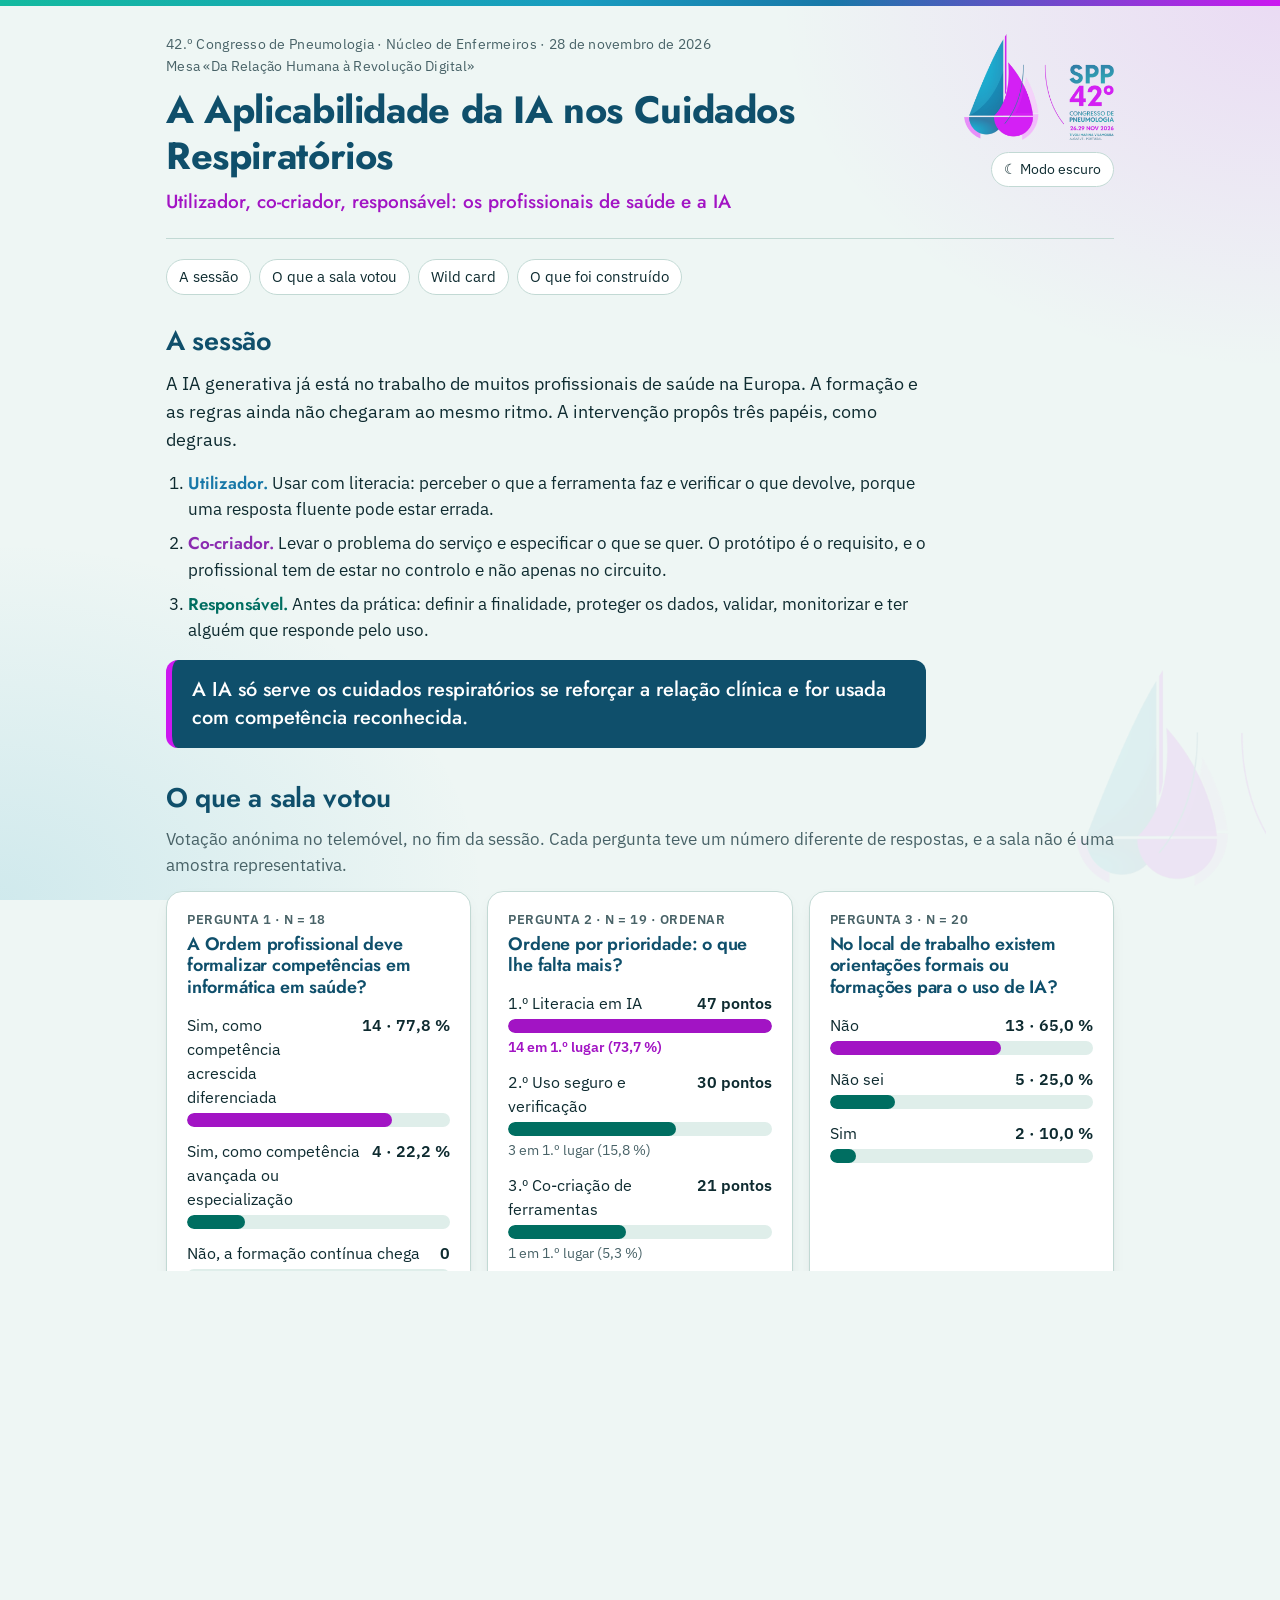
==== spp26/resultados/index.html @ 30503f80 "feat(spp26): página de resultados da sessão e protótipo DPOC (Wild card) spp26/resultados/ com a ide" ====
<!doctype html>
<html lang="pt-PT">
<head>
<meta charset="utf-8">
<meta name="viewport" content="width=device-width, initial-scale=1, viewport-fit=cover">
<meta http-equiv="Content-Security-Policy" content="default-src 'none'; script-src 'self'; style-src 'self'; font-src 'self'; img-src 'self' data:; connect-src 'none'; base-uri 'none'; form-action 'none'">
<meta name="referrer" content="no-referrer">
<meta name="description" content="Resultados da sessão «A Aplicabilidade da IA nos Cuidados Respiratórios» (42.º Congresso de Pneumologia, Núcleo de Enfermeiros, 28/11/2026): votações da sala, ideias Wild card e o protótipo construído a partir delas.">
<meta property="og:type" content="website">
<meta property="og:locale" content="pt_PT">
<meta property="og:title" content="A Aplicabilidade da IA nos Cuidados Respiratórios · resultados da sessão">
<meta property="og:description" content="O que a sala votou, as 13 ideias Wild card e o protótipo de monitorização DPOC construído com IA generativa a partir delas.">
<meta property="og:image" content="https://hasp7.github.io/votar/spp26/resultados/og.png">
<meta property="og:image:width" content="1200">
<meta property="og:image:height" content="630">
<meta property="og:image:alt" content="Resultados da sessão SPP 2026: utilizador, co-criador, responsável">
<meta property="og:url" content="https://hasp7.github.io/votar/spp26/resultados/">
<meta name="twitter:card" content="summary_large_image">
<meta name="theme-color" content="#006E61">
<title>Resultados da sessão · SPP 2026</title>
<link rel="icon" href="data:,">
<link rel="stylesheet" href="comum/spp.css">
<link rel="stylesheet" href="resultados.css">
<script src="comum/comum.js" defer></script>
</head>
<body>
<a class="salto" href="#conteudo">Saltar para o conteúdo</a>
<div class="pagina">
  <header class="cab">
    <div class="cab-txt">
      <p class="evento">42.º Congresso de Pneumologia · Núcleo de Enfermeiros · 28 de novembro de 2026<br>Mesa «Da Relação Humana à Revolução Digital»</p>
      <h1>A Aplicabilidade da IA nos Cuidados Respiratórios</h1>
      <p class="sub">Utilizador, co-criador, responsável: os profissionais de saúde e a IA</p>
    </div>
    <div class="cab-lado">
      <img class="logo" src="comum/congresso42.png" width="560" height="394" alt="42.º Congresso de Pneumologia">
      <button type="button" class="tema-bt" data-tema>☾ Modo escuro</button>
    </div>
  </header>

  <main id="conteudo">
    <nav class="atalhos" aria-label="Nesta página">
      <a href="#sessao">A sessão</a><a href="#votacoes">O que a sala votou</a><a href="#wildcard">Wild card</a><a href="#prototipos">O que foi construído</a>
    </nav>

    <section id="sessao" aria-labelledby="h-sessao">
      <h2 id="h-sessao">A sessão</h2>
      <div class="sessao">
        <p>A IA generativa já está no trabalho de muitos profissionais de saúde na Europa. A formação e as regras ainda não chegaram ao mesmo ritmo. A intervenção propôs três papéis, como degraus.</p>
        <ol class="papeis">
          <li><b class="d1">Utilizador.</b> Usar com literacia: perceber o que a ferramenta faz e verificar o que devolve, porque uma resposta fluente pode estar errada.</li>
          <li><b class="d2">Co-criador.</b> Levar o problema do serviço e especificar o que se quer. O protótipo é o requisito, e o profissional tem de estar no controlo e não apenas no circuito.</li>
          <li><b class="d3">Responsável.</b> Antes da prática: definir a finalidade, proteger os dados, validar, monitorizar e ter alguém que responde pelo uso.</li>
        </ol>
        <div class="band"><p>A IA só serve os cuidados respiratórios se reforçar a relação clínica e for usada com competência reconhecida.</p></div>
      </div>
    </section>

    <section id="votacoes" aria-labelledby="h-votacoes">
      <h2 id="h-votacoes">O que a sala votou</h2>
      <p class="muted">Votação anónima no telemóvel, no fim da sessão. Cada pergunta teve um número diferente de respostas, e a sala não é uma amostra representativa.</p>
      <div class="grelha votos">
        <article class="cartao">
          <p class="q">Pergunta 1 · n = 18</p>
          <h3>A Ordem profissional deve formalizar competências em informática em saúde?</h3>
          <ul class="barras">
            <li class="barra topo"><div class="rot"><span>Sim, como competência acrescida diferenciada</span><b>14 · 77,8 %</b></div><div class="trilha"><div class="enche" data-pct="77.8"></div></div></li>
            <li class="barra"><div class="rot"><span>Sim, como competência avançada ou especialização</span><b>4 · 22,2 %</b></div><div class="trilha"><div class="enche" data-pct="22.2"></div></div></li>
            <li class="barra"><div class="rot"><span>Não, a formação contínua chega</span><b>0</b></div><div class="trilha"><div class="enche" data-pct="0"></div></div></li>
            <li class="barra"><div class="rot"><span>Não sei</span><b>0</b></div><div class="trilha"><div class="enche" data-pct="0"></div></div></li>
          </ul>
        </article>
        <article class="cartao">
          <p class="q">Pergunta 2 · n = 19 · ordenar</p>
          <h3>Ordene por prioridade: o que lhe falta mais?</h3>
          <ol class="barras">
            <li class="barra topo"><div class="rot"><span>1.º Literacia em IA</span><b>47 pontos</b></div><div class="trilha"><div class="enche" data-pct="100"></div></div><p class="primeiros">14 em 1.º lugar (73,7 %)</p></li>
            <li class="barra"><div class="rot"><span>2.º Uso seguro e verificação</span><b>30 pontos</b></div><div class="trilha"><div class="enche" data-pct="63.8"></div></div><p class="primeiros">3 em 1.º lugar (15,8 %)</p></li>
            <li class="barra"><div class="rot"><span>3.º Co-criação de ferramentas</span><b>21 pontos</b></div><div class="trilha"><div class="enche" data-pct="44.7"></div></div><p class="primeiros">1 em 1.º lugar (5,3 %)</p></li>
            <li class="barra"><div class="rot"><span>4.º Avaliação e governação</span><b>16 pontos</b></div><div class="trilha"><div class="enche" data-pct="34"></div></div><p class="primeiros">1 em 1.º lugar (5,3 %)</p></li>
          </ol>
          <p class="nota-fonte">Contagem de Borda: 3 pontos para o 1.º lugar, 2 para o 2.º, 1 para o 3.º e 0 para o 4.º. Máximo possível: 57 pontos.</p>
        </article>
        <article class="cartao">
          <p class="q">Pergunta 3 · n = 20</p>
          <h3>No local de trabalho existem orientações formais ou formações para o uso de IA?</h3>
          <ul class="barras">
            <li class="barra topo"><div class="rot"><span>Não</span><b>13 · 65,0 %</b></div><div class="trilha"><div class="enche" data-pct="65"></div></div></li>
            <li class="barra"><div class="rot"><span>Não sei</span><b>5 · 25,0 %</b></div><div class="trilha"><div class="enche" data-pct="25"></div></div></li>
            <li class="barra"><div class="rot"><span>Sim</span><b>2 · 10,0 %</b></div><div class="trilha"><div class="enche" data-pct="10"></div></div></li>
          </ul>
        </article>
      </div>
      <div class="cartao leitura">
        <h3>Leitura <span class="etiqueta">inferência</span></h3>
        <p>Ninguém na sala respondeu que a formação contínua chega, e três em cada quatro preferem uma competência acrescida a uma especialização. A primeira falta apontada é de base: literacia em IA, à frente de co-criar ou de governar. Nove em cada dez não conhecem orientações no local de trabalho (65 % dizem que não existem e 25 % não sabem). É esse o espaço em que a co-criação está a acontecer: sem regras conhecidas por quem usa.</p>
      </div>
    </section>

    <section id="wildcard" aria-labelledby="h-wild">
      <div class="wild cartao">
        <span class="selo" data-selo="Wild card"></span>
        <h2 id="h-wild">Se tivesse oportunidade de criar algo com IA generativa que ajudasse no dia a dia do seu departamento ou serviço, o que seria?</h2>
        <p class="muted"><b>13 respostas</b>, cada uma com o objetivo principal e o impacto esperado. Estão agrupadas por tema. As citações são curtas e anónimas, com gralhas corrigidas, e nenhuma resposta trazia dados identificativos.</p>
        <ul class="temas">
          <li class="tema destaque">
            <div class="tema-cab"><h3>Escalas e monitorização na DPOC</h3><span class="contagem" aria-label="4 respostas">4</span></div>
            <p>«Monitorização de doente DPOC, com escala CAT, mMRC, SGRQ e LCADL» · «Vigilância contínua do doente DPOC entre cada consulta» · «Facilidade no registo e na consulta de uma escala para avaliação da função respiratória»</p>
            <p class="estado-tema"><span class="etiqueta mag">construído</span> <a href="dpoc/">Ver o protótipo</a></p>
          </li>
          <li class="tema">
            <div class="tema-cab"><h3>Resumos para decidir e priorizar</h3><span class="contagem" aria-label="4 respostas">4</span></div>
            <p>«Resumo de registos ISBAR» · «Resumo de atividades de enfermagem de forma a priorizar cuidados» · «Um resumo diário do estado clínico do utente»</p>
          </li>
          <li class="tema">
            <div class="tema-cab"><h3>Registos de enfermagem uniformizados</h3><span class="contagem" aria-label="2 respostas">2</span></div>
            <p>«Criar notas e intervenções de enfermagem para os procedimentos de pneumologia» · «Uniformização de registos e disponibilidade de informação»</p>
          </li>
          <li class="tema">
            <div class="tema-cab"><h3>Dados de programas: cessação tabágica e reabilitação</h3><span class="contagem" aria-label="2 respostas">2</span></div>
            <p>«Registar dados do sucesso da cessação tabágica» · «Recolha e análise de dados de implementação de programa de reabilitação DPOC»</p>
          </li>
          <li class="tema">
            <div class="tema-cab"><h3>Cuidados paliativos</h3><span class="contagem" aria-label="1 resposta">1</span></div>
            <p>«Criar uma escala para ajudar nas conferências familiares e no follow-up do doente paliativo»</p>
          </li>
        </ul>
        <p class="nota-fonte">Agrupamento feito com IA generativa a partir do texto das respostas. Com outro critério, os temas podiam ser outros: são uma leitura, não uma contagem objetiva.</p>
      </div>
    </section>

    <section id="prototipos" aria-labelledby="h-prot">
      <h2 id="h-prot">O que foi construído</h2>
      <article class="cartao prot">
        <div class="prot-txt">
          <span class="etiqueta mag">Protótipo 1 · v0.1</span>
          <h3>Monitorização do doente com DPOC</h3>
          <p>CAT, mMRC, SGRQ e LCADL num só registo. Para cada escala há descrição, modo de usar e bibliografia confirmada no PubMed. O utente tem só um código pseudónimo, a evolução aparece com as diferenças mínimas importantes da literatura e o ficheiro sai em HL7 FHIR. Nada é enviado nem guardado no browser.</p>
          <p class="aviso pequeno"><b>Protótipo ilustrativo, gerado com IA generativa, não validado clinicamente.</b> Só casos fictícios.</p>
        </div>
        <div class="bts">
          <a class="bt" href="dpoc/">O que foi construído</a>
          <a class="bt sec" href="como-foi-construido/">Como foi construído</a>
        </div>
      </article>
      <div class="proximos">
        <h3>Os próximos candidatos</h3>
        <p class="muted">Saem dos outros temas da sala e ainda não foram construídos. Cada um passa pelo mesmo caminho: <a href="como-foi-construido/#pipeline">ideia, pesquisa, especificação, protótipo, verificação</a>.</p>
        <ul class="cand">
          <li><b>Resumo ISBAR</b> a partir de notas fictícias, com o texto de origem ao lado de cada frase para verificar.</li>
          <li><b>Registo de um programa de cessação tabágica</b>, com indicadores de sucesso definidos à partida.</li>
          <li><b>Notas de enfermagem por procedimento</b> (por exemplo, broncofibroscopia), em texto estruturado e uniforme.</li>
        </ul>
      </div>
    </section>
  </main>
</div>
<footer class="rodape">
  <span><b>Hélder Palheira</b> · helder.palheira@nex7.dev · helder.palheira@hc-healthcare.com</span>
  <span>Página da sessão · versão de 28/11/2026</span>
</footer>
</body>
</html>
---- spp26/resultados/comum/spp.css ----
/* Identidade SPP × 42.º Congresso de Pneumologia — a mesma do deck v14.spp-id e do tema temas/spp26.
   Fontes (SIL OFL 1.1) e velas vêm de temas/spp26/, para não haver duas cópias.
   Claro e escuro: prefers-color-scheme, com o interruptor a fixar data-theme no <html>. */
@font-face{font-family:"SPP Jost";font-weight:500;font-display:swap;src:url(../../../temas/spp26/jost-medium.woff2) format("woff2")}
@font-face{font-family:"SPP Jost";font-weight:600;font-display:swap;src:url(../../../temas/spp26/jost-semibold.woff2) format("woff2")}
@font-face{font-family:"SPP Jost";font-weight:700;font-display:swap;src:url(../../../temas/spp26/jost-bold.woff2) format("woff2")}
@font-face{font-family:"IBM Plex Sans";font-weight:400;font-display:swap;src:url(../../../temas/spp26/ibmplexsans-400.woff2) format("woff2")}
@font-face{font-family:"IBM Plex Sans";font-weight:600 700;font-display:swap;src:url(../../../temas/spp26/ibmplexsans-600.woff2) format("woff2")}

:root{
  --bg:#EEF6F4; --bg2:#DFEEEA; --surface:#FFFFFF; --ink:#0E2B30; --muted:#486267; --line:#C2D9D4;
  --signal:#006E61; --signal-soft:rgba(0,180,153,.13); --head:#0F4F6B; --mag:#A214C4; --mag-soft:rgba(204,24,240,.09);
  --band:#0F4F6B; --alarm:#9A4F00; --alarm-soft:rgba(178,92,0,.10);
  --brand-grad:linear-gradient(90deg,#13BA9F 0%,#189CC0 45%,#1878A8 65%,#CC18F0 100%);
  --wash1:rgba(204,24,240,.12); --wash2:rgba(24,156,192,.14);
  --sombra:0 1px 2px rgba(14,43,48,.06),0 6px 20px -12px rgba(14,43,48,.25);
  color-scheme:light;
}
@media (prefers-color-scheme:dark){:root:not([data-theme="light"]){
  --bg:#0A2229; --bg2:#0E2C34; --surface:#12373F; --ink:#E8F5F2; --muted:#9DBCB9; --line:#285159;
  --signal:#4FD8BC; --signal-soft:rgba(79,216,188,.14); --head:#E8F5F2; --mag:#E37BF7; --mag-soft:rgba(227,123,247,.12);
  --band:#0E5470; --alarm:#F5A524; --alarm-soft:rgba(245,165,36,.12);
  --wash1:rgba(227,123,247,.13); --wash2:rgba(91,192,232,.13); --sombra:0 1px 2px rgba(0,0,0,.3);
  color-scheme:dark;
}}
:root[data-theme="dark"]{
  --bg:#0A2229; --bg2:#0E2C34; --surface:#12373F; --ink:#E8F5F2; --muted:#9DBCB9; --line:#285159;
  --signal:#4FD8BC; --signal-soft:rgba(79,216,188,.14); --head:#E8F5F2; --mag:#E37BF7; --mag-soft:rgba(227,123,247,.12);
  --band:#0E5470; --alarm:#F5A524; --alarm-soft:rgba(245,165,36,.12);
  --wash1:rgba(227,123,247,.13); --wash2:rgba(91,192,232,.13); --sombra:0 1px 2px rgba(0,0,0,.3);
  color-scheme:dark;
}

*{box-sizing:border-box}
html{-webkit-text-size-adjust:100%}
html,body{margin:0}
body{font:17px/1.55 "IBM Plex Sans","Segoe UI",Roboto,Arial,sans-serif;color:var(--ink);
  background:radial-gradient(760px 560px at 100% 0%,var(--wash1),transparent 66%),
             radial-gradient(760px 560px at 0% 100%,var(--wash2),transparent 64%),var(--bg);
  background-attachment:fixed;min-height:100vh}
body::before{content:"";position:fixed;left:0;right:0;top:0;height:6px;background:var(--brand-grad);z-index:5}
body::after{content:"";position:fixed;right:14px;bottom:14px;width:190px;height:220px;
  background:url(../../../temas/spp26/velas.png) no-repeat right bottom/contain;opacity:.08;pointer-events:none;z-index:0}
.pagina{position:relative;z-index:1;max-width:980px;margin:0 auto;padding:28px 16px 40px}
a{color:var(--signal);text-underline-offset:2px}
a:hover{text-decoration-thickness:2px}
:focus-visible{outline:3px solid var(--mag);outline-offset:2px;border-radius:4px}
.sr{position:absolute;width:1px;height:1px;overflow:hidden;clip:rect(0 0 0 0);white-space:nowrap}
.salto{position:absolute;left:12px;top:-60px;background:var(--surface);padding:8px 12px;border-radius:8px;z-index:9}
.salto:focus{top:12px}

h1,h2,h3,.jost{font-family:"SPP Jost","IBM Plex Sans",sans-serif;color:var(--head);letter-spacing:-.01em;line-height:1.2}
h1{font-size:clamp(26px,5vw,38px);font-weight:700;margin:0}
h2{font-size:clamp(21px,3.4vw,27px);font-weight:600;margin:0 0 12px}
h3{font-size:19px;font-weight:600;margin:0 0 6px}
p{margin:0 0 12px}
.muted{color:var(--muted)}
.mag{color:var(--mag)}
small,.pequeno{font-size:14px}

/* cabeçalho */
.cab{display:flex;flex-wrap:wrap;align-items:flex-start;justify-content:space-between;gap:18px;padding:6px 0 22px;border-bottom:1px solid var(--line);margin-bottom:28px}
.cab-txt{flex:1 1 420px;min-width:0}
.cab .evento{font-size:14px;color:var(--muted);margin:0 0 10px;letter-spacing:.02em}
.cab .sub{color:var(--mag);font-size:clamp(16px,2.4vw,19px);margin:8px 0 0;font-family:"SPP Jost","IBM Plex Sans",sans-serif;font-weight:500}
.cab-lado{display:flex;flex-direction:column;align-items:flex-end;gap:12px}
.logo{width:150px;height:auto;display:block}
.trilho{font-size:14px;margin:0 0 6px}
.trilho a{text-decoration:none}
.tema-bt{font:inherit;font-size:14px;color:var(--ink);background:var(--surface);border:1px solid var(--line);border-radius:999px;padding:6px 12px;cursor:pointer;display:inline-flex;gap:6px;align-items:center}
.tema-bt:hover{border-color:var(--signal)}

/* blocos */
section{margin:0 0 34px}
.cartao{background:var(--surface);border:1px solid var(--line);border-radius:16px;padding:18px 20px;box-shadow:var(--sombra)}
.grelha{display:grid;gap:16px;grid-template-columns:repeat(auto-fit,minmax(270px,1fr))}
.band{background:var(--band);color:#fff;border-left:6px solid #CC18F0;border-radius:12px;padding:16px 20px;font-family:"SPP Jost","IBM Plex Sans",sans-serif;font-weight:500;font-size:clamp(17px,2.4vw,20px);line-height:1.4}
.band p{margin:0}
.aviso{border:2px solid var(--alarm);background:var(--alarm-soft);border-radius:12px;padding:12px 16px;font-size:15.5px}
.aviso b{color:var(--alarm)}
.etiqueta{display:inline-block;font-size:12.5px;font-weight:600;letter-spacing:.04em;text-transform:uppercase;padding:2px 9px;border-radius:999px;background:var(--signal-soft);color:var(--signal)}
.etiqueta.mag{background:var(--mag-soft);color:var(--mag)}
.etiqueta.alarme{background:var(--alarm-soft);color:var(--alarm)}

/* botões */
.bt{font:inherit;font-weight:600;display:inline-flex;align-items:center;justify-content:center;gap:8px;min-height:46px;padding:10px 18px;border-radius:12px;
  border:2px solid var(--signal);background:var(--signal);color:#fff;text-decoration:none;cursor:pointer}
:root[data-theme="dark"] .bt:not(.sec){color:#062026}
@media (prefers-color-scheme:dark){:root:not([data-theme="light"]) .bt:not(.sec){color:#062026}}
.bt.sec{background:transparent;color:var(--signal)}
.bt:hover{filter:brightness(1.07)}
.bt[disabled]{opacity:.5;cursor:not-allowed}
.bts{display:flex;flex-wrap:wrap;gap:10px}

/* barras (resultados) */
.barras{list-style:none;margin:0;padding:0;display:flex;flex-direction:column;gap:12px}
.barra .rot{display:flex;justify-content:space-between;gap:12px;font-size:15.5px;margin-bottom:4px}
.barra .rot b{font-variant-numeric:tabular-nums;white-space:nowrap}
.barra .trilha{height:14px;border-radius:999px;background:var(--bg2);overflow:hidden}
.barra .enche{height:100%;width:var(--pct,0%);border-radius:999px;background:var(--signal);transition:width .6s ease}
.barra.topo .enche{background:var(--mag)}
.nota-fonte{font-size:13.5px;color:var(--muted);margin-top:10px}

/* detalhes */
details{border-top:1px solid var(--line)}
details:last-of-type{border-bottom:1px solid var(--line)}
summary{cursor:pointer;padding:10px 2px;font-weight:600;color:var(--head);list-style:none;display:flex;align-items:center;gap:8px}
summary::-webkit-details-marker{display:none}
summary::before{content:"";width:8px;height:8px;border-right:2px solid currentColor;border-bottom:2px solid currentColor;transform:rotate(-45deg);transition:transform .15s;flex:none;margin:0 4px}
details[open]>summary::before{transform:rotate(45deg)}
details>div{padding:2px 2px 14px;font-size:15.5px}
details ul,details ol{padding-left:20px;margin:0 0 10px}
details li{margin-bottom:6px}

/* carimbo Wild card — o mesmo SVG do votar (app.js: selo e CARTA) */
.selo{display:block;width:170px;color:var(--mag);margin:0 0 10px -4px}
.selo svg{display:block;width:100%;height:auto}
.selo text{font-family:"SPP Jost","IBM Plex Sans",sans-serif}

/* tabelas */
.tabela{width:100%;border-collapse:collapse;font-size:15px}
.tabela th,.tabela td{text-align:left;padding:8px 10px;border-bottom:1px solid var(--line);vertical-align:top}
.tabela th{font-weight:600;color:var(--muted);font-size:13.5px;letter-spacing:.02em}
.tabela td.num,.tabela th.num{text-align:right;font-variant-numeric:tabular-nums}
.rolar{overflow-x:auto;position:relative}

/* rodapé */
.rodape{position:relative;z-index:1;max-width:980px;margin:0 auto;padding:18px 16px 36px;border-top:1px solid var(--line);font-size:14px;color:var(--muted);display:flex;flex-wrap:wrap;gap:6px 18px;justify-content:space-between}
.rodape b{color:var(--ink);font-weight:600}
.rodape a{color:var(--muted)}

@media (max-width:600px){
  body{font-size:16.5px}
  .cab-lado{flex-direction:row;align-items:center;width:100%;justify-content:space-between}
  .logo{width:110px}
  .cartao{padding:16px}
  body::after{width:120px;height:140px;opacity:.06}
}
@media (prefers-reduced-motion:reduce){*{transition:none!important;animation:none!important}}
@media print{
  body{background:#fff;color:#000}
  body::before,body::after,.tema-bt,.nao-imprimir{display:none!important}
  .cartao{box-shadow:none;border-color:#999;break-inside:avoid}
  a{color:#000}
}
---- spp26/resultados/resultados.css ----
/* Página da sessão (landing): componentes próprios por cima de comum/spp.css */
.atalhos{display:flex;flex-wrap:wrap;gap:8px;margin:-8px 0 30px}
.atalhos a{font-size:14.5px;text-decoration:none;padding:6px 12px;border-radius:999px;border:1px solid var(--line);background:var(--surface);color:var(--ink)}
.atalhos a:hover{border-color:var(--signal);color:var(--signal)}

.sessao{display:grid;gap:16px;max-width:76ch}
.sessao>p{margin:0;font-size:18px}
.papeis{margin:0;padding-left:22px;display:flex;flex-direction:column;gap:8px}
.papeis b{font-family:"SPP Jost","IBM Plex Sans",sans-serif;font-weight:600}
.papeis .d1{color:#1878A8}.papeis .d2{color:#8A2BB0}.papeis .d3{color:var(--signal)}
:root[data-theme="dark"] .papeis .d1{color:#6CC4E8}:root[data-theme="dark"] .papeis .d2{color:#E37BF7}
@media (prefers-color-scheme:dark){:root:not([data-theme="light"]) .papeis .d1{color:#6CC4E8}:root:not([data-theme="light"]) .papeis .d2{color:#E37BF7}}

.votos h3{font-size:18px;margin-bottom:14px}
.q{font-size:13px;letter-spacing:.04em;text-transform:uppercase;color:var(--muted);margin:0 0 4px;font-weight:600}
.primeiros{margin:4px 0 0;font-size:13.5px;color:var(--muted)}
.barra.topo .primeiros{color:var(--mag);font-weight:600}
.leitura{margin-top:16px;max-width:80ch}
.leitura h3{display:flex;gap:10px;align-items:center}

.wild{border:2px dashed var(--mag);background:linear-gradient(180deg,var(--mag-soft),transparent 40%),var(--surface)}
.wild h2{font-size:clamp(19px,3vw,24px);max-width:60ch}
.temas{list-style:none;margin:18px 0 0;padding:0;display:grid;gap:12px;grid-template-columns:repeat(auto-fit,minmax(260px,1fr))}
.tema{padding:14px 16px;border-radius:12px;background:var(--bg);border:1px solid var(--line)}
.tema.destaque{border:2px solid var(--mag);grid-column:1/-1}
.tema-cab{display:flex;justify-content:space-between;align-items:flex-start;gap:12px}
.tema-cab h3{font-size:17px;margin:0}
.contagem{flex:none;display:inline-flex;align-items:center;justify-content:center;min-width:34px;height:34px;border-radius:50%;background:var(--signal);color:var(--surface);
  font-family:"SPP Jost","IBM Plex Sans",sans-serif;font-weight:700;font-size:17px}
.tema.destaque .contagem{background:var(--mag)}
.tema p{margin:8px 0 0;font-size:15px;color:var(--muted);font-style:italic}
.tema .estado-tema{font-style:normal}

.prot{display:flex;flex-wrap:wrap;gap:16px 24px;align-items:flex-end;justify-content:space-between;border-left:6px solid var(--mag)}
.prot-txt{flex:1 1 440px}
.prot h3{font-size:22px;margin:8px 0}
.proximos{margin-top:22px}
.cand{padding-left:20px;margin:0}
.cand li{margin-bottom:6px}
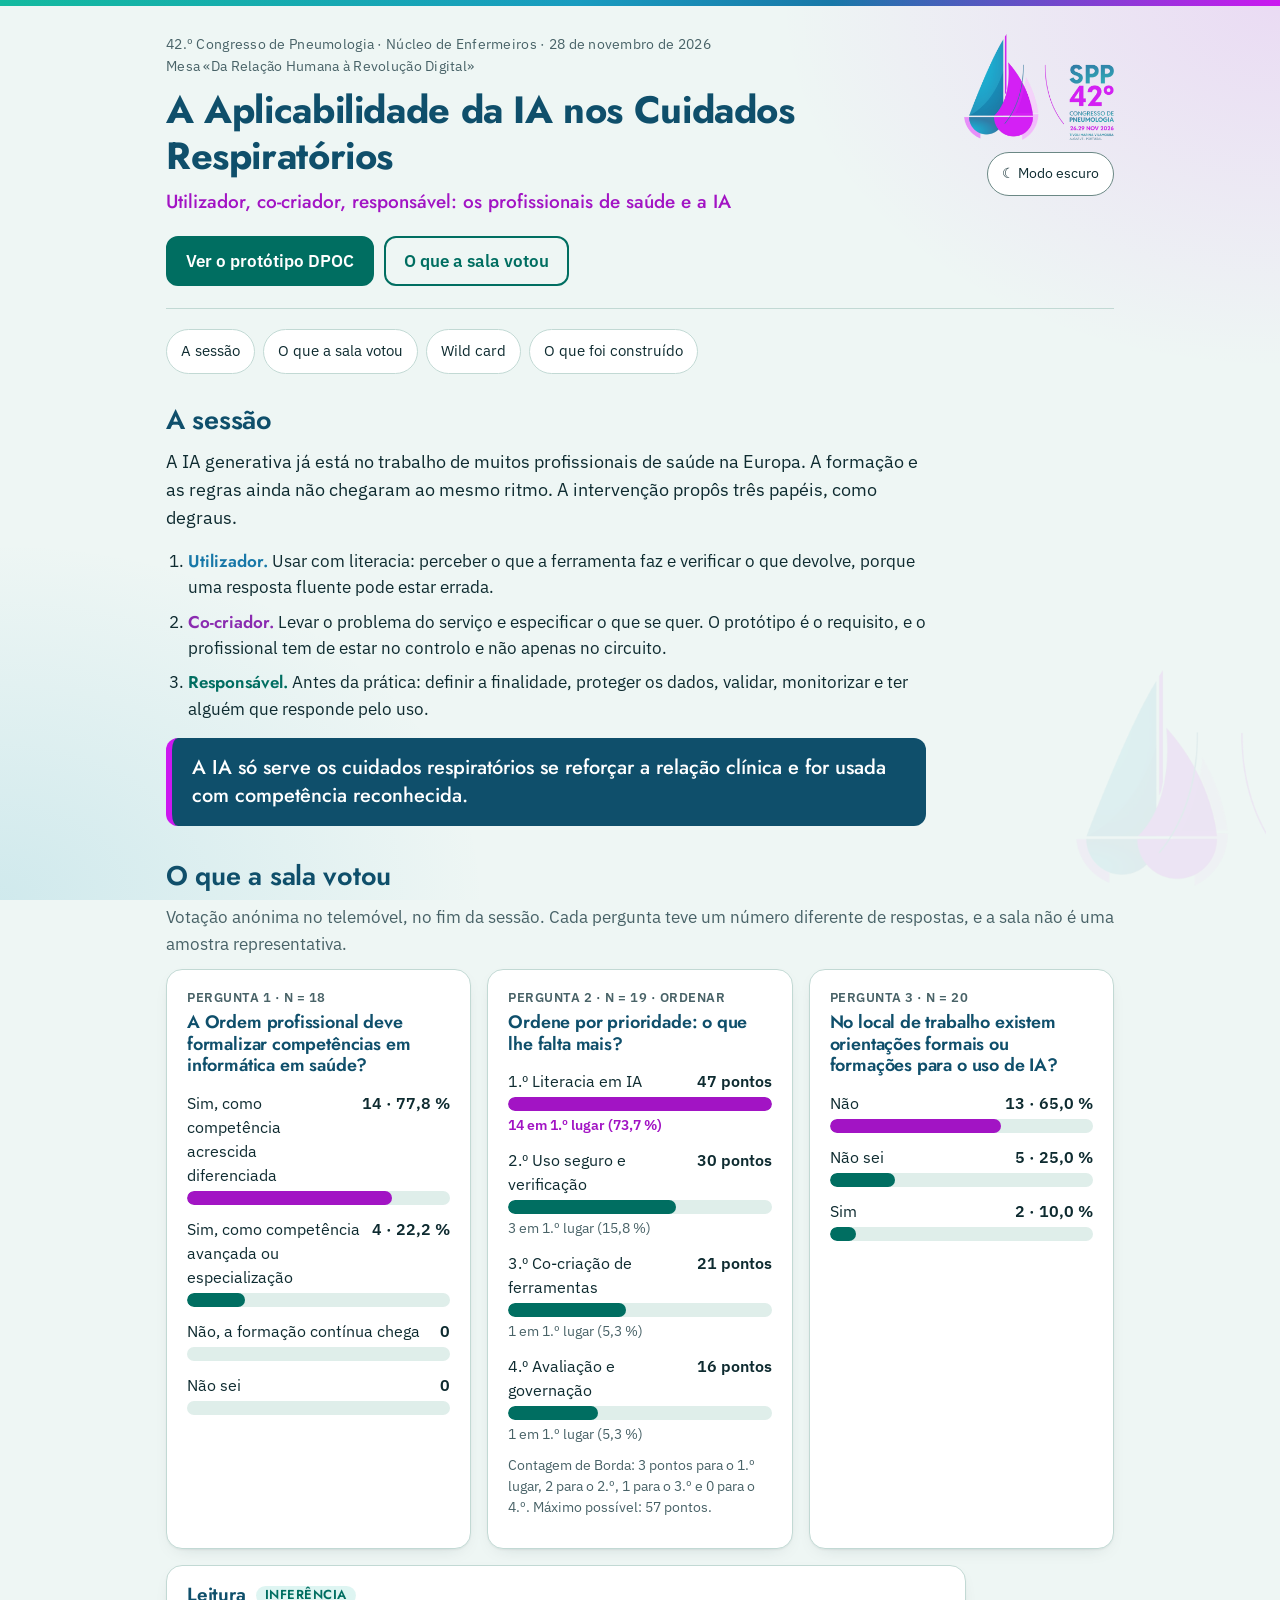
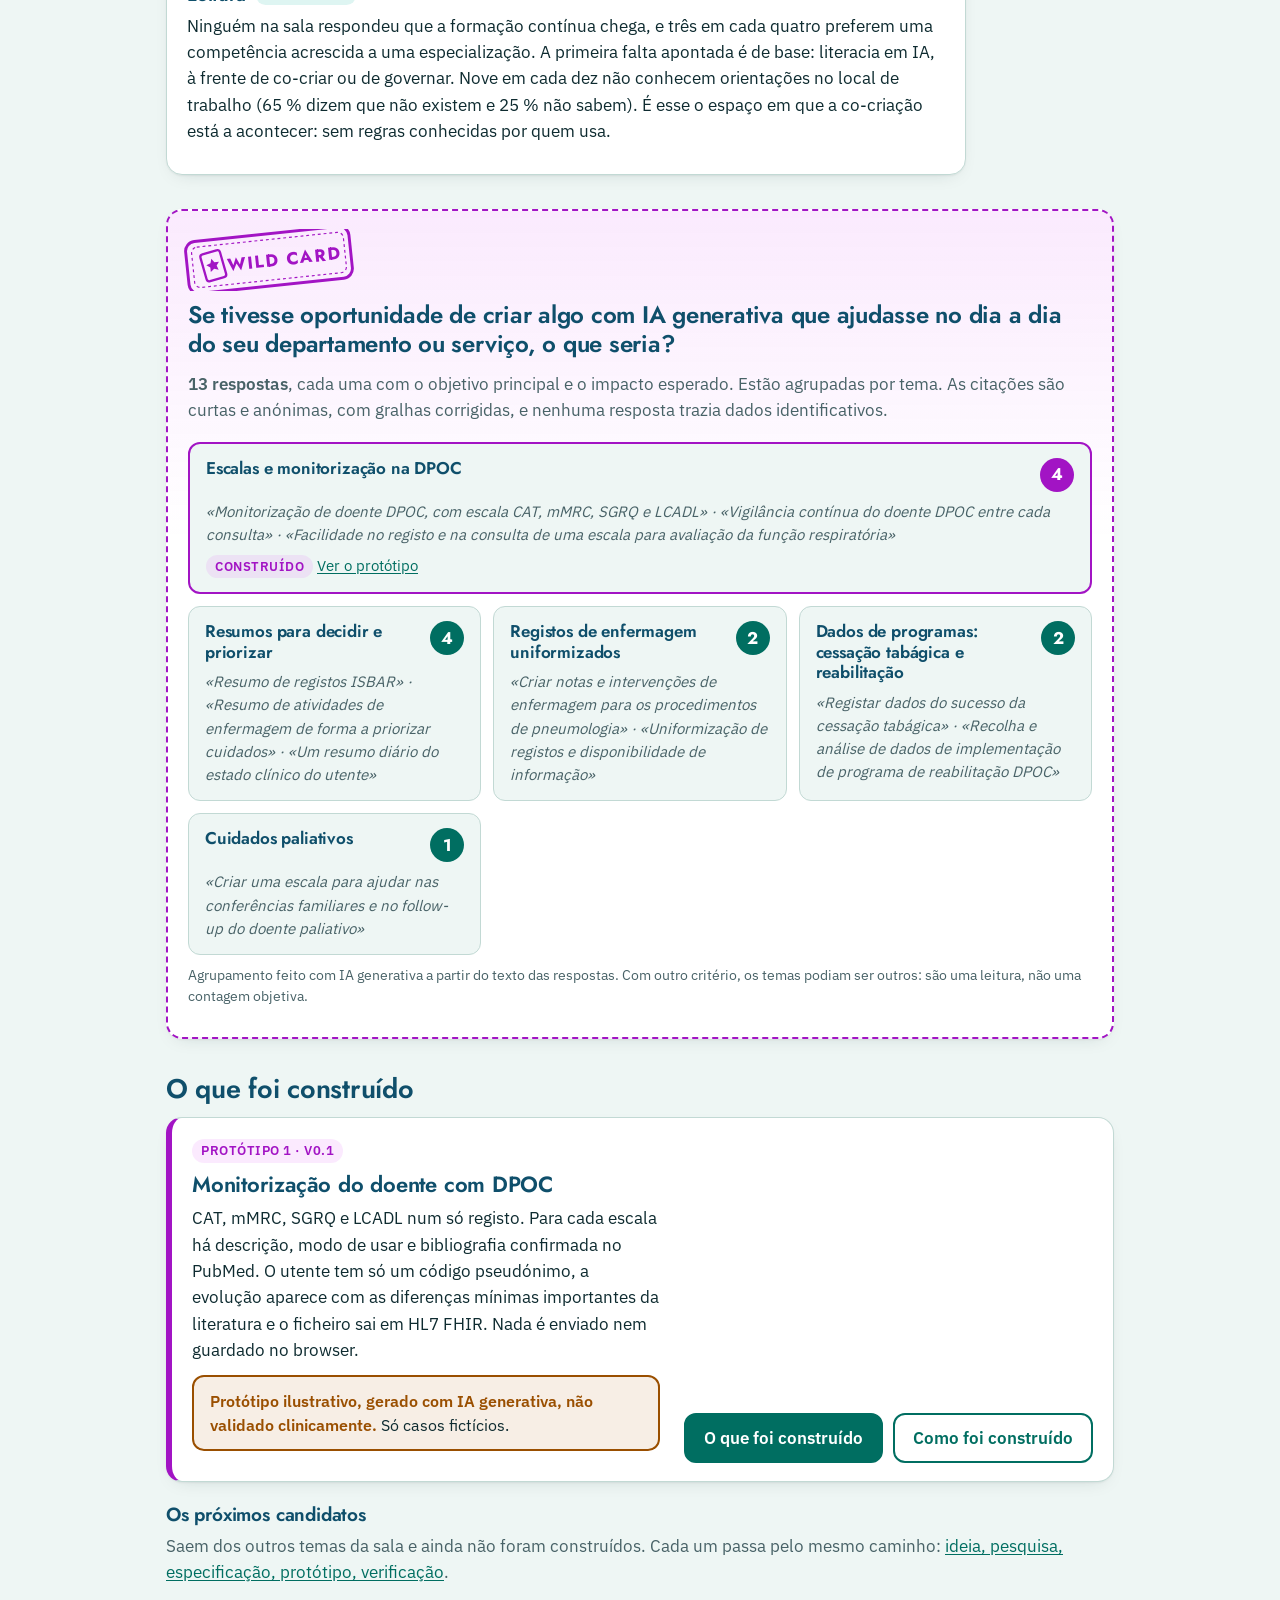
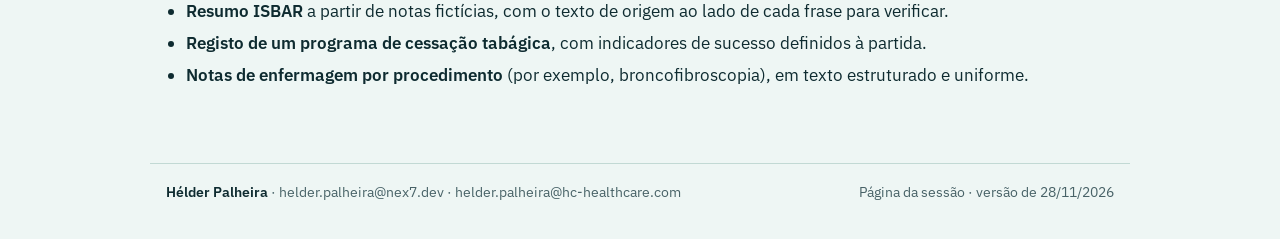
==== commit be2d5105: "feat(spp26/dpoc): v0.2 — revisão de UX/UI para uso em saúde e SNOMED CT no FHIR Revisão pelas HIG da" ====
--- a/spp26/resultados/index.html
+++ b/spp26/resultados/index.html
@@ -31,6 +31,7 @@
       <p class="evento">42.º Congresso de Pneumologia · Núcleo de Enfermeiros · 28 de novembro de 2026<br>Mesa «Da Relação Humana à Revolução Digital»</p>
       <h1>A Aplicabilidade da IA nos Cuidados Respiratórios</h1>
       <p class="sub">Utilizador, co-criador, responsável: os profissionais de saúde e a IA</p>
+      <p class="bts cta"><a class="bt" href="dpoc/">Ver o protótipo DPOC</a><a class="bt sec" href="#votacoes">O que a sala votou</a></p>
     </div>
     <div class="cab-lado">
       <img class="logo" src="comum/congresso42.png" width="560" height="394" alt="42.º Congresso de Pneumologia">
--- a/spp26/resultados/comum/spp.css
+++ b/spp26/resultados/comum/spp.css
@@ -11,6 +11,7 @@
   --bg:#EEF6F4; --bg2:#DFEEEA; --surface:#FFFFFF; --ink:#0E2B30; --muted:#486267; --line:#C2D9D4;
   --signal:#006E61; --signal-soft:rgba(0,180,153,.13); --head:#0F4F6B; --mag:#A214C4; --mag-soft:rgba(204,24,240,.09);
   --band:#0F4F6B; --alarm:#9A4F00; --alarm-soft:rgba(178,92,0,.10);
+  --ctl:#6B8885; --pior:#9A4F00; --pior-soft:rgba(178,92,0,.10); --melhor:#006E61;
   --brand-grad:linear-gradient(90deg,#13BA9F 0%,#189CC0 45%,#1878A8 65%,#CC18F0 100%);
   --wash1:rgba(204,24,240,.12); --wash2:rgba(24,156,192,.14);
   --sombra:0 1px 2px rgba(14,43,48,.06),0 6px 20px -12px rgba(14,43,48,.25);
@@ -20,6 +21,7 @@
   --bg:#0A2229; --bg2:#0E2C34; --surface:#12373F; --ink:#E8F5F2; --muted:#9DBCB9; --line:#285159;
   --signal:#4FD8BC; --signal-soft:rgba(79,216,188,.14); --head:#E8F5F2; --mag:#E37BF7; --mag-soft:rgba(227,123,247,.12);
   --band:#0E5470; --alarm:#F5A524; --alarm-soft:rgba(245,165,36,.12);
+  --ctl:#6A9894; --pior:#F5A524; --pior-soft:rgba(245,165,36,.12); --melhor:#4FD8BC;
   --wash1:rgba(227,123,247,.13); --wash2:rgba(91,192,232,.13); --sombra:0 1px 2px rgba(0,0,0,.3);
   color-scheme:dark;
 }}
@@ -27,9 +29,12 @@
   --bg:#0A2229; --bg2:#0E2C34; --surface:#12373F; --ink:#E8F5F2; --muted:#9DBCB9; --line:#285159;
   --signal:#4FD8BC; --signal-soft:rgba(79,216,188,.14); --head:#E8F5F2; --mag:#E37BF7; --mag-soft:rgba(227,123,247,.12);
   --band:#0E5470; --alarm:#F5A524; --alarm-soft:rgba(245,165,36,.12);
+  --ctl:#6A9894; --pior:#F5A524; --pior-soft:rgba(245,165,36,.12); --melhor:#4FD8BC;
   --wash1:rgba(227,123,247,.13); --wash2:rgba(91,192,232,.13); --sombra:0 1px 2px rgba(0,0,0,.3);
   color-scheme:dark;
 }
+/* Aumentar contraste (definição do sistema): linhas e bordas mais fortes */
+@media (prefers-contrast:more){:root{--line:var(--ctl);--muted:var(--ink)}}
 
 *{box-sizing:border-box}
 html{-webkit-text-size-adjust:100%}
@@ -67,7 +72,7 @@
 .logo{width:150px;height:auto;display:block}
 .trilho{font-size:14px;margin:0 0 6px}
 .trilho a{text-decoration:none}
-.tema-bt{font:inherit;font-size:14px;color:var(--ink);background:var(--surface);border:1px solid var(--line);border-radius:999px;padding:6px 12px;cursor:pointer;display:inline-flex;gap:6px;align-items:center}
+.tema-bt{font:inherit;font-size:14px;color:var(--ink);background:var(--surface);border:1px solid var(--ctl);border-radius:999px;padding:6px 14px;min-height:44px;cursor:pointer;display:inline-flex;gap:6px;align-items:center}
 .tema-bt:hover{border-color:var(--signal)}
 
 /* blocos */
@@ -81,12 +86,13 @@
 .etiqueta{display:inline-block;font-size:12.5px;font-weight:600;letter-spacing:.04em;text-transform:uppercase;padding:2px 9px;border-radius:999px;background:var(--signal-soft);color:var(--signal)}
 .etiqueta.mag{background:var(--mag-soft);color:var(--mag)}
 .etiqueta.alarme{background:var(--alarm-soft);color:var(--alarm)}
+.etiqueta.ficticio{background:transparent;color:var(--head);border:1.5px dashed var(--head)}
 
 /* botões */
 .bt{font:inherit;font-weight:600;display:inline-flex;align-items:center;justify-content:center;gap:8px;min-height:46px;padding:10px 18px;border-radius:12px;
   border:2px solid var(--signal);background:var(--signal);color:#fff;text-decoration:none;cursor:pointer}
-:root[data-theme="dark"] .bt:not(.sec){color:#062026}
-@media (prefers-color-scheme:dark){:root:not([data-theme="light"]) .bt:not(.sec){color:#062026}}
+:root[data-theme="dark"] .bt:not(.sec):not(.destrutivo){color:#062026}
+@media (prefers-color-scheme:dark){:root:not([data-theme="light"]) .bt:not(.sec):not(.destrutivo){color:#062026}}
 .bt.sec{background:transparent;color:var(--signal)}
 .bt:hover{filter:brightness(1.07)}
 .bt[disabled]{opacity:.5;cursor:not-allowed}
--- a/spp26/resultados/resultados.css
+++ b/spp26/resultados/resultados.css
@@ -1,6 +1,7 @@
 /* Página da sessão (landing): componentes próprios por cima de comum/spp.css */
+.cta{margin:20px 0 0}
 .atalhos{display:flex;flex-wrap:wrap;gap:8px;margin:-8px 0 30px}
-.atalhos a{font-size:14.5px;text-decoration:none;padding:6px 12px;border-radius:999px;border:1px solid var(--line);background:var(--surface);color:var(--ink)}
+.atalhos a{font-size:14.5px;text-decoration:none;padding:10px 14px;min-height:44px;display:inline-flex;align-items:center;border-radius:999px;border:1px solid var(--line);background:var(--surface);color:var(--ink)}
 .atalhos a:hover{border-color:var(--signal);color:var(--signal)}
 
 .sessao{display:grid;gap:16px;max-width:76ch}
